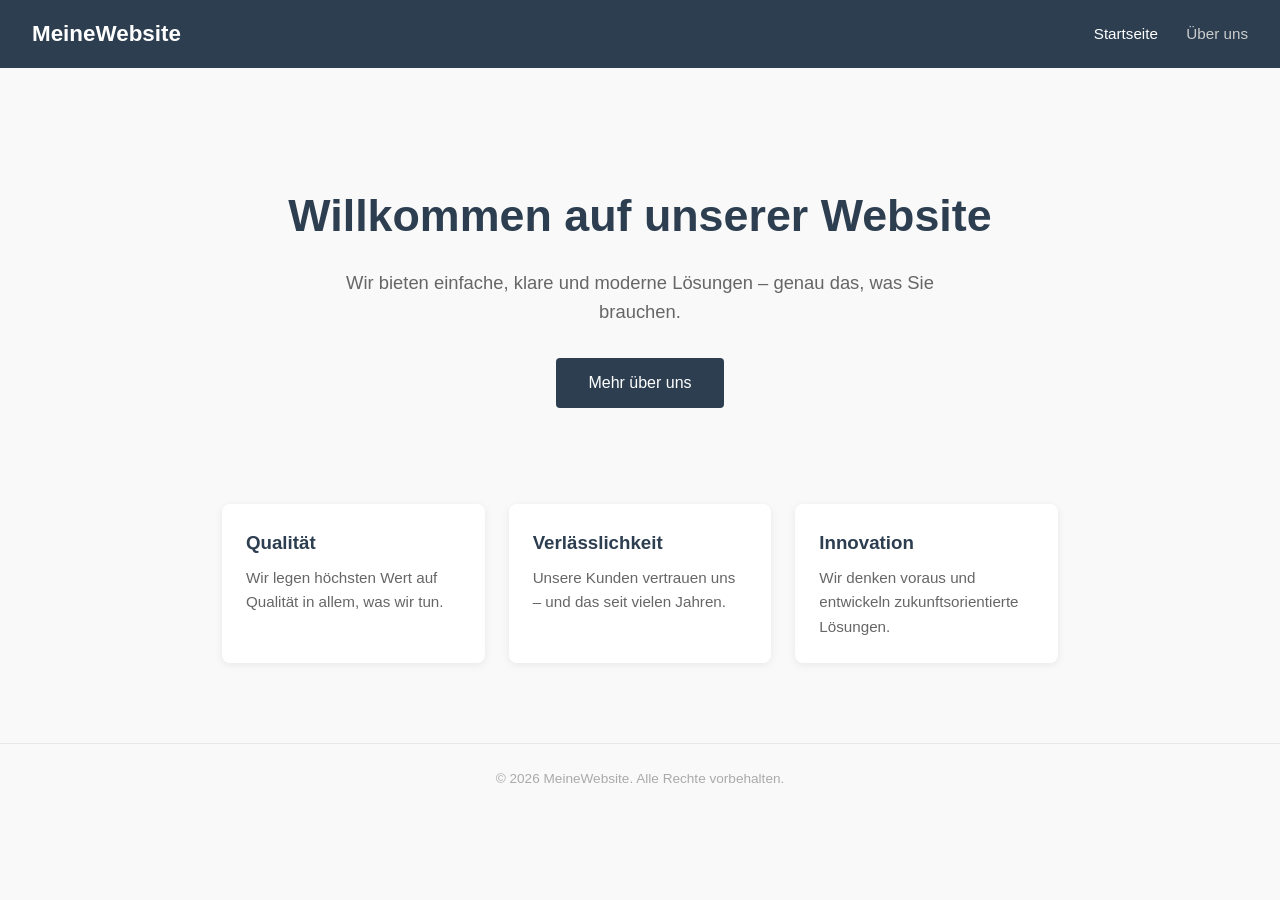
==== index.html @ 6eae0441 "Erste Seite" ====
<!DOCTYPE html>
<html lang="de">
<head>
  <meta charset="UTF-8" />
  <meta name="viewport" content="width=device-width, initial-scale=1.0" />
  <title>Startseite – MeineWebsite</title>
  <link rel="stylesheet" href="style.css" />
</head>
<body>

  <header>
    <a href="index.html" class="logo">MeineWebsite</a>
    <nav>
      <a href="index.html" class="active">Startseite</a>
      <a href="ueber-uns.html">Über uns</a>
    </nav>
  </header>

  <main>
    <section class="hero">
      <h1>Willkommen auf unserer Website</h1>
      <p>Wir bieten einfache, klare und moderne Lösungen – genau das, was Sie brauchen.</p>
      <a href="ueber-uns.html" class="btn">Mehr über uns</a>
    </section>

    <section class="cards">
      <div class="card">
        <h3>Qualität</h3>
        <p>Wir legen höchsten Wert auf Qualität in allem, was wir tun.</p>
      </div>
      <div class="card">
        <h3>Verlässlichkeit</h3>
        <p>Unsere Kunden vertrauen uns – und das seit vielen Jahren.</p>
      </div>
      <div class="card">
        <h3>Innovation</h3>
        <p>Wir denken voraus und entwickeln zukunftsorientierte Lösungen.</p>
      </div>
    </section>
  </main>

  <footer>
    &copy; 2026 MeineWebsite. Alle Rechte vorbehalten.
  </footer>

</body>
</html>
---- style.css ----
* {
  margin: 0;
  padding: 0;
  box-sizing: border-box;
}

body {
  font-family: -apple-system, BlinkMacSystemFont, "Segoe UI", Roboto, sans-serif;
  color: #333;
  background: #f9f9f9;
  line-height: 1.6;
}

header {
  background: #2c3e50;
  padding: 1rem 2rem;
  display: flex;
  align-items: center;
  justify-content: space-between;
}

header .logo {
  color: #fff;
  font-size: 1.4rem;
  font-weight: 700;
  text-decoration: none;
}

nav a {
  color: #ccc;
  text-decoration: none;
  margin-left: 1.5rem;
  font-size: 0.95rem;
  transition: color 0.2s;
}

nav a:hover,
nav a.active {
  color: #fff;
}

main {
  max-width: 900px;
  margin: 0 auto;
  padding: 3rem 2rem;
}

.hero {
  text-align: center;
  padding: 4rem 0 3rem;
}

.hero h1 {
  font-size: 2.8rem;
  color: #2c3e50;
  margin-bottom: 1rem;
}

.hero p {
  font-size: 1.15rem;
  color: #666;
  max-width: 600px;
  margin: 0 auto 2rem;
}

.btn {
  display: inline-block;
  background: #2c3e50;
  color: #fff;
  padding: 0.75rem 2rem;
  border-radius: 4px;
  text-decoration: none;
  font-size: 1rem;
  transition: background 0.2s;
}

.btn:hover {
  background: #1a252f;
}

.cards {
  display: grid;
  grid-template-columns: repeat(auto-fit, minmax(220px, 1fr));
  gap: 1.5rem;
  margin-top: 3rem;
}

.card {
  background: #fff;
  border-radius: 8px;
  padding: 1.5rem;
  box-shadow: 0 2px 8px rgba(0, 0, 0, 0.07);
}

.card h3 {
  margin-bottom: 0.5rem;
  color: #2c3e50;
}

.card p {
  color: #666;
  font-size: 0.95rem;
}

/* About page */
.about-section {
  background: #fff;
  border-radius: 8px;
  padding: 2.5rem;
  box-shadow: 0 2px 8px rgba(0, 0, 0, 0.07);
  margin-bottom: 2rem;
}

.about-section h2 {
  color: #2c3e50;
  margin-bottom: 1rem;
  font-size: 1.6rem;
}

.about-section p {
  color: #555;
  margin-bottom: 0.75rem;
}

.team {
  display: grid;
  grid-template-columns: repeat(auto-fit, minmax(180px, 1fr));
  gap: 1.5rem;
  margin-top: 1.5rem;
}

.team-member {
  text-align: center;
}

.avatar {
  width: 72px;
  height: 72px;
  border-radius: 50%;
  background: #2c3e50;
  color: #fff;
  font-size: 1.8rem;
  display: flex;
  align-items: center;
  justify-content: center;
  margin: 0 auto 0.75rem;
}

.team-member h4 {
  color: #2c3e50;
  margin-bottom: 0.25rem;
}

.team-member span {
  font-size: 0.85rem;
  color: #888;
}

footer {
  text-align: center;
  padding: 1.5rem;
  font-size: 0.85rem;
  color: #aaa;
  border-top: 1px solid #e9e9e9;
  margin-top: 2rem;
}
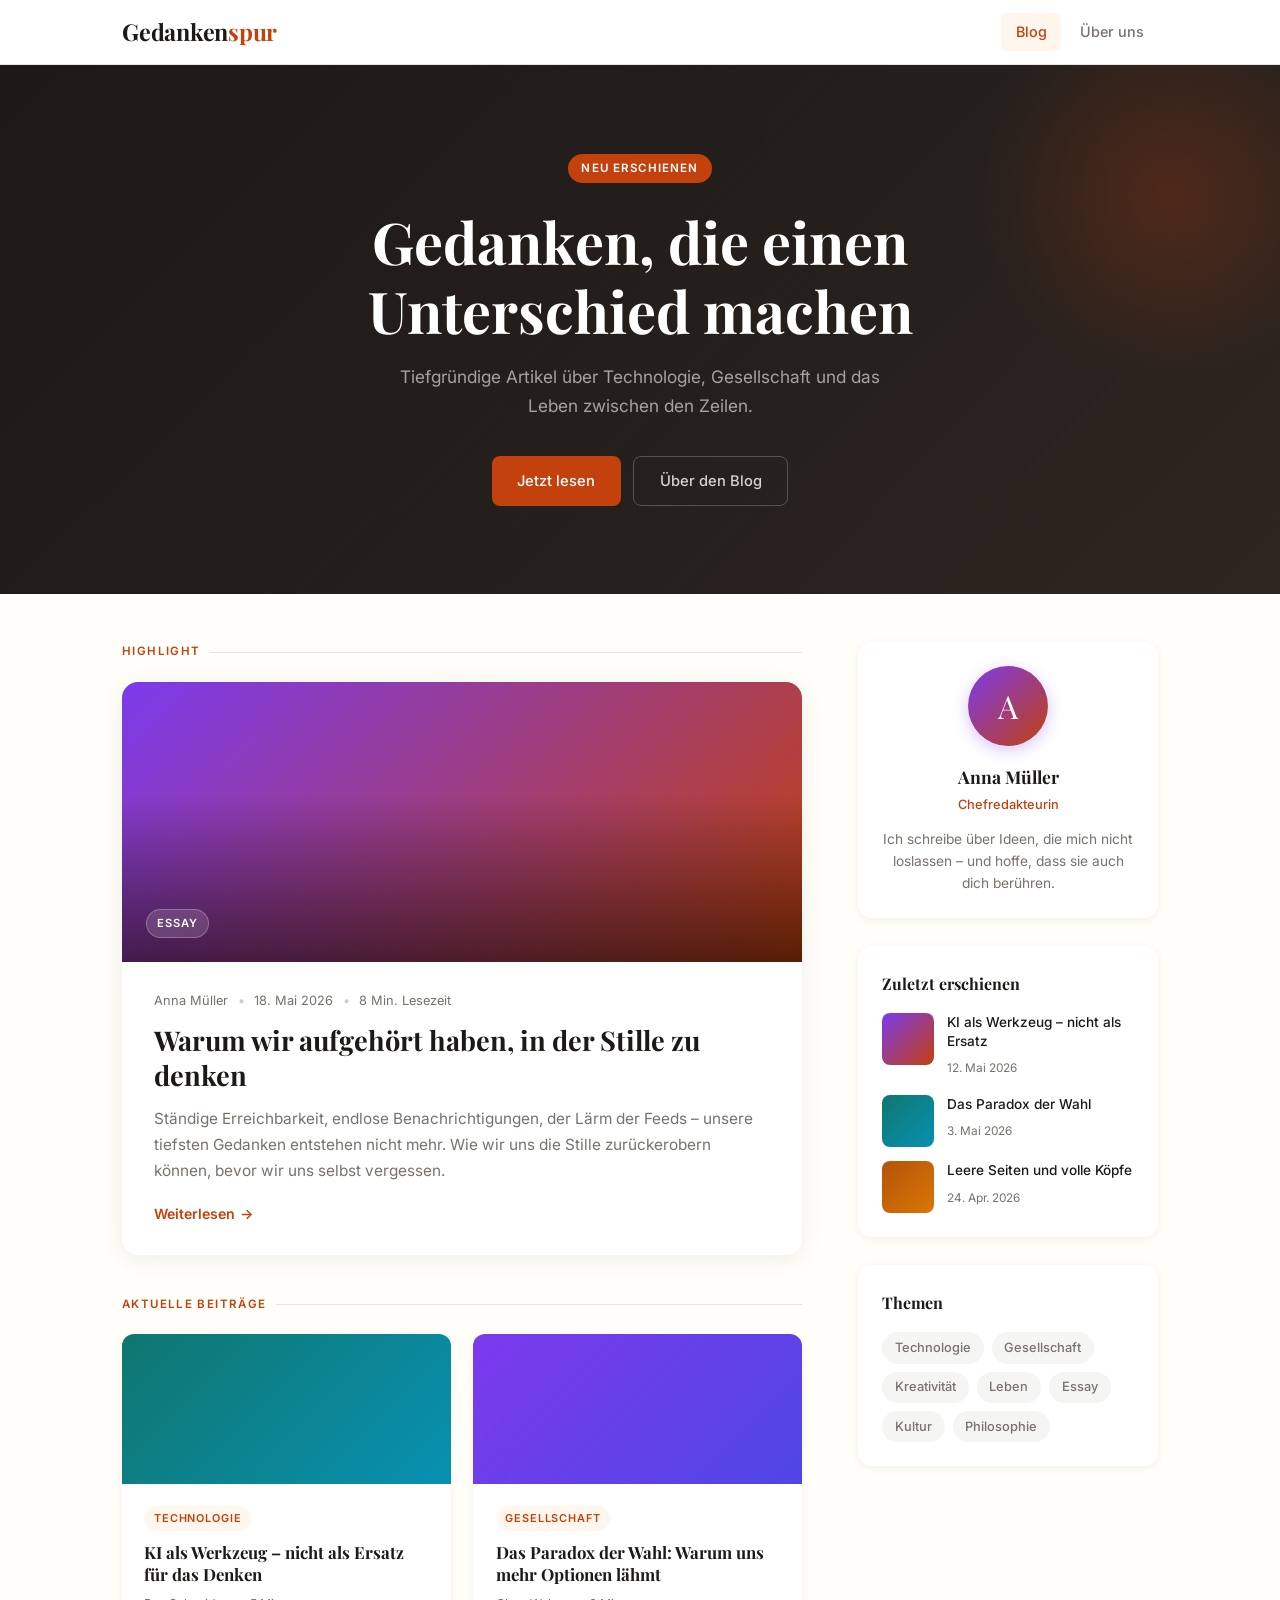
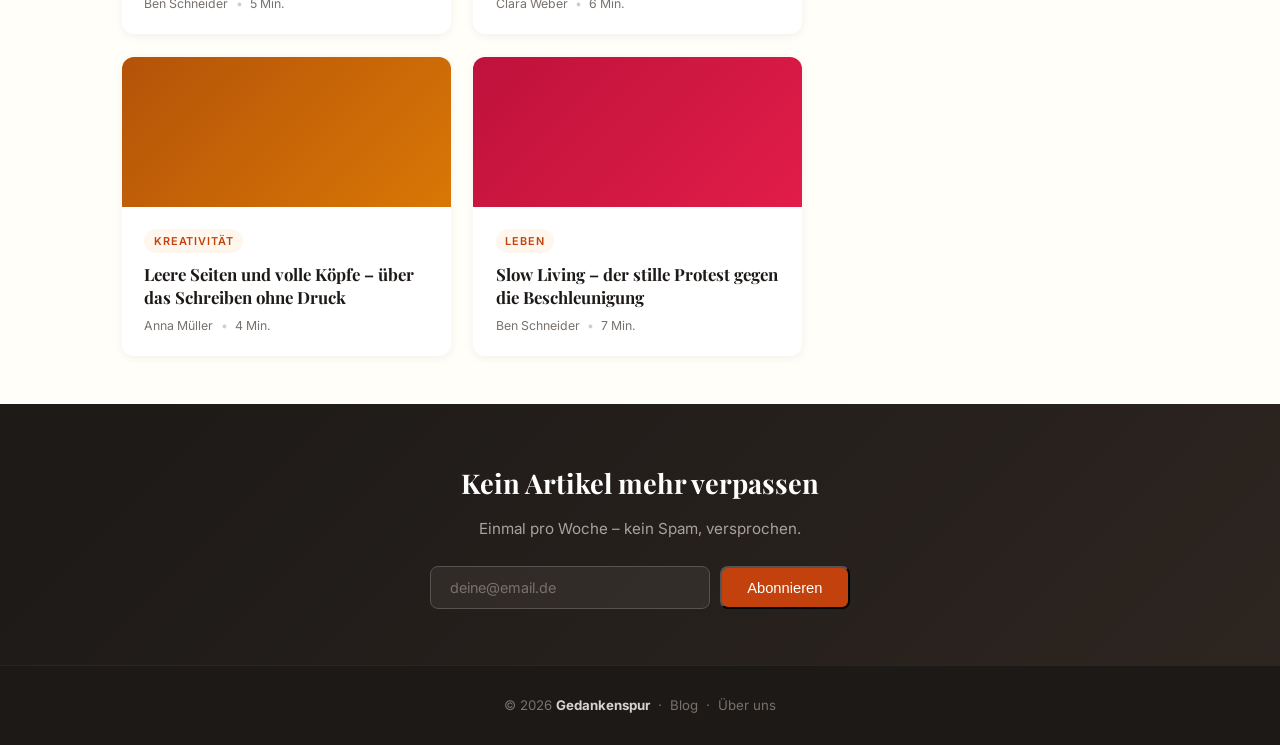
==== commit a50db157: "Blog-Design: Redesign mit Playfair Display, Featured Post und Sidebar" ====
--- a/index.html
+++ b/index.html
@@ -3,44 +3,195 @@
 <head>
   <meta charset="UTF-8" />
   <meta name="viewport" content="width=device-width, initial-scale=1.0" />
-  <title>Startseite – MeineWebsite</title>
+  <title>Gedankenspur – Ein Blog über das, was zählt</title>
   <link rel="stylesheet" href="style.css" />
 </head>
 <body>
 
+  <!-- HEADER -->
   <header>
-    <a href="index.html" class="logo">MeineWebsite</a>
-    <nav>
-      <a href="index.html" class="active">Startseite</a>
-      <a href="ueber-uns.html">Über uns</a>
-    </nav>
+    <div class="header-inner">
+      <a href="index.html" class="logo">Gedanken<span>spur</span></a>
+      <nav>
+        <a href="index.html" class="active">Blog</a>
+        <a href="ueber-uns.html">Über uns</a>
+      </nav>
+    </div>
   </header>
 
-  <main>
-    <section class="hero">
-      <h1>Willkommen auf unserer Website</h1>
-      <p>Wir bieten einfache, klare und moderne Lösungen – genau das, was Sie brauchen.</p>
-      <a href="ueber-uns.html" class="btn">Mehr über uns</a>
-    </section>
+  <!-- HERO -->
+  <section class="hero-banner">
+    <span class="pill">Neu erschienen</span>
+    <h1>Gedanken, die einen Unterschied machen</h1>
+    <p>Tiefgründige Artikel über Technologie, Gesellschaft und das Leben zwischen den Zeilen.</p>
+    <div class="btn-row">
+      <a href="#artikel" class="btn">Jetzt lesen</a>
+      <a href="ueber-uns.html" class="btn btn-ghost">Über den Blog</a>
+    </div>
+  </section>
 
-    <section class="cards">
-      <div class="card">
-        <h3>Qualität</h3>
-        <p>Wir legen höchsten Wert auf Qualität in allem, was wir tun.</p>
+  <!-- MAIN CONTENT + SIDEBAR -->
+  <div class="page" id="artikel">
+
+    <!-- ── ARTIKEL-LISTE ── -->
+    <main>
+
+      <!-- Featured Post -->
+      <p class="section-label">Highlight</p>
+
+      <a href="#" class="featured-post">
+        <div class="featured-cover">
+          <span class="cover-tag">Essay</span>
+        </div>
+        <div class="featured-body">
+          <div class="featured-meta">
+            <span>Anna Müller</span>
+            <span class="dot">•</span>
+            <span>18. Mai 2026</span>
+            <span class="dot">•</span>
+            <span>8 Min. Lesezeit</span>
+          </div>
+          <h2>Warum wir aufgehört haben, in der Stille zu denken</h2>
+          <p>
+            Ständige Erreichbarkeit, endlose Benachrichtigungen, der Lärm der Feeds –
+            unsere tiefsten Gedanken entstehen nicht mehr. Wie wir uns die Stille
+            zurückerobern können, bevor wir uns selbst vergessen.
+          </p>
+          <span class="read-more">Weiterlesen</span>
+        </div>
+      </a>
+
+      <!-- Post Grid -->
+      <p class="section-label">Aktuelle Beiträge</p>
+
+      <div class="post-grid">
+
+        <a href="#" class="post-card">
+          <div class="post-cover c1"></div>
+          <div class="post-body">
+            <span class="tag">Technologie</span>
+            <h3>KI als Werkzeug – nicht als Ersatz für das Denken</h3>
+            <div class="post-meta">
+              <span>Ben Schneider</span>
+              <span class="dot">•</span>
+              <span>5 Min.</span>
+            </div>
+          </div>
+        </a>
+
+        <a href="#" class="post-card">
+          <div class="post-cover c2"></div>
+          <div class="post-body">
+            <span class="tag">Gesellschaft</span>
+            <h3>Das Paradox der Wahl: Warum uns mehr Optionen lähmt</h3>
+            <div class="post-meta">
+              <span>Clara Weber</span>
+              <span class="dot">•</span>
+              <span>6 Min.</span>
+            </div>
+          </div>
+        </a>
+
+        <a href="#" class="post-card">
+          <div class="post-cover c3"></div>
+          <div class="post-body">
+            <span class="tag">Kreativität</span>
+            <h3>Leere Seiten und volle Köpfe – über das Schreiben ohne Druck</h3>
+            <div class="post-meta">
+              <span>Anna Müller</span>
+              <span class="dot">•</span>
+              <span>4 Min.</span>
+            </div>
+          </div>
+        </a>
+
+        <a href="#" class="post-card">
+          <div class="post-cover c4"></div>
+          <div class="post-body">
+            <span class="tag">Leben</span>
+            <h3>Slow Living – der stille Protest gegen die Beschleunigung</h3>
+            <div class="post-meta">
+              <span>Ben Schneider</span>
+              <span class="dot">•</span>
+              <span>7 Min.</span>
+            </div>
+          </div>
+        </a>
+
       </div>
-      <div class="card">
-        <h3>Verlässlichkeit</h3>
-        <p>Unsere Kunden vertrauen uns – und das seit vielen Jahren.</p>
+    </main>
+
+    <!-- ── SIDEBAR ── -->
+    <aside class="sidebar">
+
+      <!-- Author -->
+      <div class="sidebar-card author-widget">
+        <div class="author-avatar">A</div>
+        <h3>Anna Müller</h3>
+        <p class="role">Chefredakteurin</p>
+        <p>Ich schreibe über Ideen, die mich nicht loslassen – und hoffe, dass sie auch dich berühren.</p>
       </div>
-      <div class="card">
-        <h3>Innovation</h3>
-        <p>Wir denken voraus und entwickeln zukunftsorientierte Lösungen.</p>
+
+      <!-- Recent Posts -->
+      <div class="sidebar-card">
+        <h4>Zuletzt erschienen</h4>
+        <div class="recent-list">
+          <a href="#" class="recent-item">
+            <div class="recent-thumb t1"></div>
+            <div class="recent-info">
+              <p>KI als Werkzeug – nicht als Ersatz</p>
+              <span>12. Mai 2026</span>
+            </div>
+          </a>
+          <a href="#" class="recent-item">
+            <div class="recent-thumb t2"></div>
+            <div class="recent-info">
+              <p>Das Paradox der Wahl</p>
+              <span>3. Mai 2026</span>
+            </div>
+          </a>
+          <a href="#" class="recent-item">
+            <div class="recent-thumb t3"></div>
+            <div class="recent-info">
+              <p>Leere Seiten und volle Köpfe</p>
+              <span>24. Apr. 2026</span>
+            </div>
+          </a>
+        </div>
       </div>
-    </section>
-  </main>
 
+      <!-- Topics -->
+      <div class="sidebar-card">
+        <h4>Themen</h4>
+        <div class="topics">
+          <a href="#" class="topic-pill">Technologie</a>
+          <a href="#" class="topic-pill">Gesellschaft</a>
+          <a href="#" class="topic-pill">Kreativität</a>
+          <a href="#" class="topic-pill">Leben</a>
+          <a href="#" class="topic-pill">Essay</a>
+          <a href="#" class="topic-pill">Kultur</a>
+          <a href="#" class="topic-pill">Philosophie</a>
+        </div>
+      </div>
+
+    </aside>
+  </div>
+
+  <!-- NEWSLETTER -->
+  <section class="newsletter-strip">
+    <h3>Kein Artikel mehr verpassen</h3>
+    <p>Einmal pro Woche – kein Spam, versprochen.</p>
+    <form class="newsletter-form" onsubmit="return false;">
+      <input type="email" placeholder="deine@email.de" />
+      <button type="submit" class="btn">Abonnieren</button>
+    </form>
+  </section>
+
+  <!-- FOOTER -->
   <footer>
-    &copy; 2026 MeineWebsite. Alle Rechte vorbehalten.
+    &copy; 2026 <strong>Gedankenspur</strong> &nbsp;·&nbsp;
+    <a href="index.html">Blog</a> &nbsp;·&nbsp;
+    <a href="ueber-uns.html">Über uns</a>
   </footer>
 
 </body>
--- a/style.css
+++ b/style.css
@@ -1,166 +1,632 @@
-* {
-  margin: 0;
-  padding: 0;
-  box-sizing: border-box;
-}
+@import url('https://fonts.googleapis.com/css2?family=Playfair+Display:wght@400;600;700&family=Inter:wght@300;400;500;600&display=swap');
+
+:root {
+  --font-serif: 'Playfair Display', Georgia, serif;
+  --font-sans:  'Inter', -apple-system, BlinkMacSystemFont, sans-serif;
+  --bg:          #fffef9;
+  --text:        #1c1917;
+  --muted:       #78716c;
+  --accent:      #c2410c;
+  --accent-h:    #9a3412;
+  --border:      #e7e5e4;
+  --surface:     #ffffff;
+  --tag-bg:      #fff7ed;
+  --tag-text:    #c2410c;
+}
+
+*, *::before, *::after { box-sizing: border-box; margin: 0; padding: 0; }
+html { scroll-behavior: smooth; }
 
 body {
-  font-family: -apple-system, BlinkMacSystemFont, "Segoe UI", Roboto, sans-serif;
-  color: #333;
-  background: #f9f9f9;
-  line-height: 1.6;
-}
-
+  font-family: var(--font-sans);
+  background: var(--bg);
+  color: var(--text);
+  line-height: 1.7;
+  font-size: 1rem;
+}
+
+/* ─── HEADER ─────────────────────────────────── */
 header {
-  background: #2c3e50;
-  padding: 1rem 2rem;
+  background: var(--surface);
+  border-bottom: 1px solid var(--border);
+  position: sticky;
+  top: 0;
+  z-index: 100;
+  backdrop-filter: blur(8px);
+}
+
+.header-inner {
+  max-width: 1100px;
+  margin: 0 auto;
+  padding: 0 2rem;
+  height: 64px;
   display: flex;
   align-items: center;
   justify-content: space-between;
 }
 
-header .logo {
-  color: #fff;
-  font-size: 1.4rem;
+.logo {
+  font-family: var(--font-serif);
+  font-size: 1.45rem;
   font-weight: 700;
-  text-decoration: none;
-}
+  color: var(--text);
+  text-decoration: none;
+  letter-spacing: -0.01em;
+}
+
+.logo span { color: var(--accent); }
+
+nav { display: flex; align-items: center; gap: 0.25rem; }
 
 nav a {
-  color: #ccc;
-  text-decoration: none;
-  margin-left: 1.5rem;
-  font-size: 0.95rem;
-  transition: color 0.2s;
-}
-
-nav a:hover,
-nav a.active {
-  color: #fff;
-}
-
-main {
-  max-width: 900px;
+  color: var(--muted);
+  text-decoration: none;
+  font-size: 0.9rem;
+  font-weight: 500;
+  padding: 0.4rem 0.9rem;
+  border-radius: 6px;
+  transition: color 0.2s, background 0.2s;
+}
+
+nav a:hover           { color: var(--text); background: #f5f5f4; }
+nav a.active          { color: var(--accent); background: var(--tag-bg); }
+
+/* ─── HERO BANNER ─────────────────────────────── */
+.hero-banner {
+  background: linear-gradient(135deg, #1c1917 0%, #2d2520 100%);
+  color: #fff;
+  padding: 5.5rem 2rem;
+  text-align: center;
+  position: relative;
+  overflow: hidden;
+}
+
+.hero-banner::before {
+  content: '';
+  position: absolute;
+  top: -60px; right: -80px;
+  width: 380px; height: 380px;
+  border-radius: 50%;
+  background: radial-gradient(circle, rgba(194,65,12,.25) 0%, transparent 70%);
+}
+
+.pill {
+  display: inline-block;
+  background: var(--accent);
+  color: #fff;
+  font-size: 0.72rem;
+  font-weight: 600;
+  letter-spacing: 0.1em;
+  text-transform: uppercase;
+  padding: 0.3rem 0.85rem;
+  border-radius: 100px;
+  margin-bottom: 1.5rem;
+}
+
+.hero-banner h1 {
+  font-family: var(--font-serif);
+  font-size: clamp(2.2rem, 5vw, 3.6rem);
+  font-weight: 700;
+  line-height: 1.2;
+  margin-bottom: 1rem;
+  max-width: 680px;
+  margin-left: auto;
+  margin-right: auto;
+}
+
+.hero-banner p {
+  color: #a8a29e;
+  font-size: 1.08rem;
+  max-width: 500px;
+  margin: 0 auto 2.25rem;
+}
+
+.btn-row { display: flex; gap: 0.75rem; justify-content: center; flex-wrap: wrap; }
+
+.btn {
+  display: inline-flex;
+  align-items: center;
+  gap: 0.4rem;
+  background: var(--accent);
+  color: #fff;
+  padding: 0.72rem 1.6rem;
+  border-radius: 8px;
+  text-decoration: none;
+  font-size: 0.92rem;
+  font-weight: 500;
+  transition: background 0.2s, transform 0.15s;
+}
+
+.btn:hover { background: var(--accent-h); transform: translateY(-1px); }
+
+.btn-ghost {
+  background: transparent;
+  border: 1.5px solid #57534e;
+  color: #d6d3d1;
+}
+
+.btn-ghost:hover { background: rgba(255,255,255,0.06); border-color: #a8a29e; }
+
+/* ─── PAGE LAYOUT ─────────────────────────────── */
+.page {
+  max-width: 1100px;
   margin: 0 auto;
   padding: 3rem 2rem;
-}
-
-.hero {
+  display: grid;
+  grid-template-columns: 1fr 300px;
+  gap: 3.5rem;
+  align-items: start;
+}
+
+/* ─── SECTION LABEL ───────────────────────────── */
+.section-label {
+  font-size: 0.72rem;
+  font-weight: 600;
+  letter-spacing: 0.12em;
+  text-transform: uppercase;
+  color: var(--accent);
+  margin-bottom: 1.25rem;
+  display: flex;
+  align-items: center;
+  gap: 0.6rem;
+}
+
+.section-label::after {
+  content: '';
+  flex: 1;
+  height: 1px;
+  background: var(--border);
+}
+
+/* ─── FEATURED POST ───────────────────────────── */
+.featured-post {
+  border-radius: 16px;
+  overflow: hidden;
+  background: var(--surface);
+  box-shadow: 0 4px 24px rgba(0,0,0,0.07);
+  margin-bottom: 2.5rem;
+  text-decoration: none;
+  color: inherit;
+  display: block;
+  transition: transform 0.25s, box-shadow 0.25s;
+}
+
+.featured-post:hover {
+  transform: translateY(-4px);
+  box-shadow: 0 12px 36px rgba(0,0,0,0.12);
+}
+
+.featured-cover {
+  height: 280px;
+  background: linear-gradient(135deg, #7c3aed 0%, #c2410c 100%);
+  display: flex;
+  align-items: flex-end;
+  padding: 1.5rem;
+  position: relative;
+  overflow: hidden;
+}
+
+.featured-cover::before {
+  content: '';
+  position: absolute;
+  inset: 0;
+  background: linear-gradient(to top, rgba(0,0,0,.55) 0%, transparent 60%);
+}
+
+.cover-tag {
+  position: relative;
+  z-index: 1;
+  background: rgba(255,255,255,0.15);
+  backdrop-filter: blur(8px);
+  color: #fff;
+  font-size: 0.7rem;
+  font-weight: 600;
+  letter-spacing: 0.08em;
+  text-transform: uppercase;
+  padding: 0.25rem 0.65rem;
+  border-radius: 100px;
+  border: 1px solid rgba(255,255,255,0.25);
+}
+
+.featured-body { padding: 1.75rem 2rem; }
+
+.featured-meta {
+  display: flex;
+  align-items: center;
+  gap: 0.6rem;
+  font-size: 0.8rem;
+  color: var(--muted);
+  margin-bottom: 0.7rem;
+}
+
+.featured-body h2 {
+  font-family: var(--font-serif);
+  font-size: 1.7rem;
+  line-height: 1.3;
+  margin-bottom: 0.75rem;
+  color: var(--text);
+}
+
+.featured-body p { color: var(--muted); font-size: 0.96rem; }
+
+.read-more {
+  display: inline-flex;
+  align-items: center;
+  gap: 0.3rem;
+  margin-top: 1.1rem;
+  font-size: 0.88rem;
+  font-weight: 600;
+  color: var(--accent);
+  text-decoration: none;
+}
+
+.read-more::after { content: '→'; transition: transform 0.2s; }
+.featured-post:hover .read-more::after { transform: translateX(4px); }
+
+/* ─── POST GRID ───────────────────────────────── */
+.post-grid {
+  display: grid;
+  grid-template-columns: 1fr 1fr;
+  gap: 1.4rem;
+}
+
+.post-card {
+  background: var(--surface);
+  border-radius: 12px;
+  overflow: hidden;
+  box-shadow: 0 2px 10px rgba(0,0,0,0.06);
+  text-decoration: none;
+  color: inherit;
+  display: block;
+  transition: transform 0.22s, box-shadow 0.22s;
+}
+
+.post-card:hover {
+  transform: translateY(-4px);
+  box-shadow: 0 8px 28px rgba(0,0,0,0.11);
+}
+
+.post-cover { height: 150px; }
+.post-cover.c1 { background: linear-gradient(135deg, #0f766e 0%, #0891b2 100%); }
+.post-cover.c2 { background: linear-gradient(135deg, #7c3aed 0%, #4f46e5 100%); }
+.post-cover.c3 { background: linear-gradient(135deg, #b45309 0%, #d97706 100%); }
+.post-cover.c4 { background: linear-gradient(135deg, #be123c 0%, #e11d48 100%); }
+
+.post-body { padding: 1.2rem 1.4rem; }
+
+.tag {
+  display: inline-block;
+  background: var(--tag-bg);
+  color: var(--tag-text);
+  font-size: 0.68rem;
+  font-weight: 600;
+  letter-spacing: 0.08em;
+  text-transform: uppercase;
+  padding: 0.2rem 0.6rem;
+  border-radius: 100px;
+  margin-bottom: 0.6rem;
+}
+
+.post-body h3 {
+  font-family: var(--font-serif);
+  font-size: 1.05rem;
+  line-height: 1.35;
+  margin-bottom: 0.5rem;
+  color: var(--text);
+}
+
+.post-meta {
+  font-size: 0.77rem;
+  color: var(--muted);
+  display: flex;
+  align-items: center;
+  gap: 0.45rem;
+}
+
+.dot { opacity: 0.35; }
+
+/* ─── SIDEBAR ─────────────────────────────────── */
+.sidebar { display: flex; flex-direction: column; gap: 1.75rem; }
+
+.sidebar-card {
+  background: var(--surface);
+  border-radius: 14px;
+  padding: 1.5rem;
+  box-shadow: 0 2px 10px rgba(0,0,0,0.06);
+}
+
+.sidebar-card h4 {
+  font-family: var(--font-serif);
+  font-size: 1rem;
+  margin-bottom: 1rem;
+  color: var(--text);
+}
+
+/* Author widget */
+.author-widget { text-align: center; }
+
+.author-avatar {
+  width: 80px; height: 80px;
+  border-radius: 50%;
+  background: linear-gradient(135deg, #7c3aed, #c2410c);
+  color: #fff;
+  font-family: var(--font-serif);
+  font-size: 2rem;
+  display: flex;
+  align-items: center;
+  justify-content: center;
+  margin: 0 auto 1rem;
+  box-shadow: 0 4px 16px rgba(124,58,237,0.3);
+}
+
+.author-widget h3 {
+  font-family: var(--font-serif);
+  font-size: 1.1rem;
+  margin-bottom: 0.2rem;
+}
+
+.author-widget .role {
+  font-size: 0.8rem;
+  color: var(--accent);
+  font-weight: 500;
+  margin-bottom: 0.75rem;
+}
+
+.author-widget p {
+  font-size: 0.86rem;
+  color: var(--muted);
+  line-height: 1.6;
+}
+
+/* Recent posts */
+.recent-list { display: flex; flex-direction: column; gap: 0.9rem; }
+
+.recent-item {
+  display: flex;
+  gap: 0.8rem;
+  text-decoration: none;
+  color: inherit;
+  align-items: flex-start;
+}
+
+.recent-thumb {
+  width: 52px; height: 52px;
+  border-radius: 8px;
+  flex-shrink: 0;
+}
+
+.t1 { background: linear-gradient(135deg, #7c3aed, #c2410c); }
+.t2 { background: linear-gradient(135deg, #0f766e, #0891b2); }
+.t3 { background: linear-gradient(135deg, #b45309, #d97706); }
+
+.recent-info p {
+  font-size: 0.85rem;
+  font-weight: 500;
+  line-height: 1.35;
+  color: var(--text);
+  margin-bottom: 0.2rem;
+  transition: color 0.2s;
+}
+
+.recent-item:hover .recent-info p { color: var(--accent); }
+
+.recent-info span { font-size: 0.74rem; color: var(--muted); }
+
+/* Topic pills */
+.topics { display: flex; flex-wrap: wrap; gap: 0.5rem; }
+
+.topic-pill {
+  background: #f5f5f4;
+  color: var(--muted);
+  font-size: 0.8rem;
+  font-weight: 500;
+  padding: 0.3rem 0.8rem;
+  border-radius: 100px;
+  text-decoration: none;
+  transition: background 0.2s, color 0.2s;
+}
+
+.topic-pill:hover { background: var(--tag-bg); color: var(--accent); }
+
+/* ─── ABOUT PAGE ──────────────────────────────── */
+.about-hero {
+  background: linear-gradient(135deg, #1c1917 0%, #2d2520 100%);
+  color: #fff;
+  padding: 5rem 2rem;
   text-align: center;
-  padding: 4rem 0 3rem;
-}
-
-.hero h1 {
-  font-size: 2.8rem;
-  color: #2c3e50;
-  margin-bottom: 1rem;
-}
-
-.hero p {
-  font-size: 1.15rem;
-  color: #666;
-  max-width: 600px;
-  margin: 0 auto 2rem;
-}
-
-.btn {
-  display: inline-block;
-  background: #2c3e50;
-  color: #fff;
-  padding: 0.75rem 2rem;
-  border-radius: 4px;
-  text-decoration: none;
+  position: relative;
+  overflow: hidden;
+}
+
+.about-hero::after {
+  content: '';
+  position: absolute;
+  bottom: -60px; left: -80px;
+  width: 320px; height: 320px;
+  border-radius: 50%;
+  background: radial-gradient(circle, rgba(194,65,12,.2) 0%, transparent 70%);
+}
+
+.about-hero h1 {
+  font-family: var(--font-serif);
+  font-size: clamp(2rem, 4vw, 3rem);
+  margin-bottom: 0.75rem;
+}
+
+.about-hero p { color: #a8a29e; font-size: 1.05rem; max-width: 480px; margin: 0 auto; }
+
+.about-content {
+  max-width: 800px;
+  margin: 0 auto;
+  padding: 3.5rem 2rem;
+}
+
+.about-block { margin-bottom: 3.5rem; }
+
+.about-block h2 {
+  font-family: var(--font-serif);
+  font-size: 1.7rem;
+  color: var(--text);
+  margin-bottom: 1.1rem;
+  position: relative;
+  padding-left: 1rem;
+}
+
+.about-block h2::before {
+  content: '';
+  position: absolute;
+  left: 0; top: 0.15em;
+  width: 3px; height: 1.3em;
+  background: var(--accent);
+  border-radius: 2px;
+}
+
+.about-block p {
+  color: #57534e;
+  line-height: 1.85;
+  margin-bottom: 0.85rem;
   font-size: 1rem;
-  transition: background 0.2s;
-}
-
-.btn:hover {
-  background: #1a252f;
-}
-
-.cards {
+}
+
+.values-grid {
   display: grid;
-  grid-template-columns: repeat(auto-fit, minmax(220px, 1fr));
-  gap: 1.5rem;
-  margin-top: 3rem;
-}
-
-.card {
-  background: #fff;
+  grid-template-columns: 1fr 1fr;
+  gap: 1rem;
+  margin-top: 1.25rem;
+}
+
+.value-card {
+  background: var(--surface);
+  border: 1px solid var(--border);
+  border-radius: 12px;
+  padding: 1.3rem;
+  transition: border-color 0.2s, box-shadow 0.2s;
+}
+
+.value-card:hover {
+  border-color: var(--accent);
+  box-shadow: 0 4px 16px rgba(194,65,12,0.08);
+}
+
+.value-icon { font-size: 1.5rem; margin-bottom: 0.5rem; }
+.value-card h4 { font-weight: 600; margin-bottom: 0.35rem; font-size: 0.95rem; }
+.value-card p { font-size: 0.87rem; color: var(--muted); margin: 0; line-height: 1.6; }
+
+.team-grid {
+  display: grid;
+  grid-template-columns: repeat(3, 1fr);
+  gap: 1.25rem;
+  margin-top: 1.25rem;
+}
+
+.member-card {
+  background: var(--surface);
+  border: 1px solid var(--border);
+  border-radius: 14px;
+  padding: 1.75rem 1rem;
+  text-align: center;
+  transition: transform 0.2s, box-shadow 0.2s;
+}
+
+.member-card:hover {
+  transform: translateY(-4px);
+  box-shadow: 0 8px 24px rgba(0,0,0,0.08);
+}
+
+.member-avatar {
+  width: 72px; height: 72px;
+  border-radius: 50%;
+  color: #fff;
+  font-family: var(--font-serif);
+  font-size: 1.8rem;
+  display: flex;
+  align-items: center;
+  justify-content: center;
+  margin: 0 auto 1rem;
+}
+
+.m1 { background: linear-gradient(135deg, #7c3aed, #c2410c); box-shadow: 0 4px 14px rgba(124,58,237,0.35); }
+.m2 { background: linear-gradient(135deg, #0f766e, #0891b2); box-shadow: 0 4px 14px rgba(15,118,110,0.35); }
+.m3 { background: linear-gradient(135deg, #b45309, #d97706); box-shadow: 0 4px 14px rgba(180,83,9,0.35);  }
+
+.member-card h4 {
+  font-family: var(--font-serif);
+  font-size: 1.05rem;
+  margin-bottom: 0.25rem;
+}
+
+.member-card .role {
+  font-size: 0.78rem;
+  color: var(--accent);
+  font-weight: 500;
+}
+
+/* ─── NEWSLETTER STRIP ────────────────────────── */
+.newsletter-strip {
+  background: linear-gradient(135deg, #1c1917 0%, #2d2520 100%);
+  padding: 3.5rem 2rem;
+  text-align: center;
+  color: #fff;
+}
+
+.newsletter-strip h3 {
+  font-family: var(--font-serif);
+  font-size: 1.7rem;
+  margin-bottom: 0.6rem;
+}
+
+.newsletter-strip p {
+  color: #a8a29e;
+  font-size: 0.95rem;
+  margin-bottom: 1.5rem;
+}
+
+.newsletter-form {
+  display: flex;
+  justify-content: center;
+  gap: 0.6rem;
+  flex-wrap: wrap;
+}
+
+.newsletter-form input {
+  padding: 0.7rem 1.2rem;
   border-radius: 8px;
-  padding: 1.5rem;
-  box-shadow: 0 2px 8px rgba(0, 0, 0, 0.07);
-}
-
-.card h3 {
-  margin-bottom: 0.5rem;
-  color: #2c3e50;
-}
-
-.card p {
-  color: #666;
-  font-size: 0.95rem;
-}
-
-/* About page */
-.about-section {
-  background: #fff;
-  border-radius: 8px;
-  padding: 2.5rem;
-  box-shadow: 0 2px 8px rgba(0, 0, 0, 0.07);
-  margin-bottom: 2rem;
-}
-
-.about-section h2 {
-  color: #2c3e50;
-  margin-bottom: 1rem;
-  font-size: 1.6rem;
-}
-
-.about-section p {
-  color: #555;
-  margin-bottom: 0.75rem;
-}
-
-.team {
-  display: grid;
-  grid-template-columns: repeat(auto-fit, minmax(180px, 1fr));
-  gap: 1.5rem;
-  margin-top: 1.5rem;
-}
-
-.team-member {
+  border: 1.5px solid #57534e;
+  background: rgba(255,255,255,0.06);
+  color: #e7e5e4;
+  font-size: 0.9rem;
+  font-family: var(--font-sans);
+  width: 280px;
+  outline: none;
+  transition: border-color 0.2s;
+}
+
+.newsletter-form input::placeholder { color: #78716c; }
+.newsletter-form input:focus { border-color: var(--accent); }
+
+/* ─── FOOTER ──────────────────────────────────── */
+footer {
+  background: #1c1917;
+  color: #78716c;
   text-align: center;
-}
-
-.avatar {
-  width: 72px;
-  height: 72px;
-  border-radius: 50%;
-  background: #2c3e50;
-  color: #fff;
-  font-size: 1.8rem;
-  display: flex;
-  align-items: center;
-  justify-content: center;
-  margin: 0 auto 0.75rem;
-}
-
-.team-member h4 {
-  color: #2c3e50;
-  margin-bottom: 0.25rem;
-}
-
-.team-member span {
-  font-size: 0.85rem;
-  color: #888;
-}
-
-footer {
-  text-align: center;
-  padding: 1.5rem;
-  font-size: 0.85rem;
-  color: #aaa;
-  border-top: 1px solid #e9e9e9;
-  margin-top: 2rem;
-}
+  padding: 1.75rem 2rem;
+  font-size: 0.83rem;
+  border-top: 1px solid #292524;
+}
+
+footer strong { color: #d6d3d1; }
+footer a { color: #78716c; text-decoration: none; transition: color 0.2s; }
+footer a:hover { color: var(--accent); }
+
+/* ─── RESPONSIVE ──────────────────────────────── */
+@media (max-width: 780px) {
+  .page                 { grid-template-columns: 1fr; }
+  .post-grid            { grid-template-columns: 1fr; }
+  .values-grid          { grid-template-columns: 1fr; }
+  .team-grid            { grid-template-columns: 1fr 1fr; }
+}
+
+@media (max-width: 480px) {
+  .team-grid            { grid-template-columns: 1fr; }
+  .header-inner         { padding: 0 1rem; }
+}
